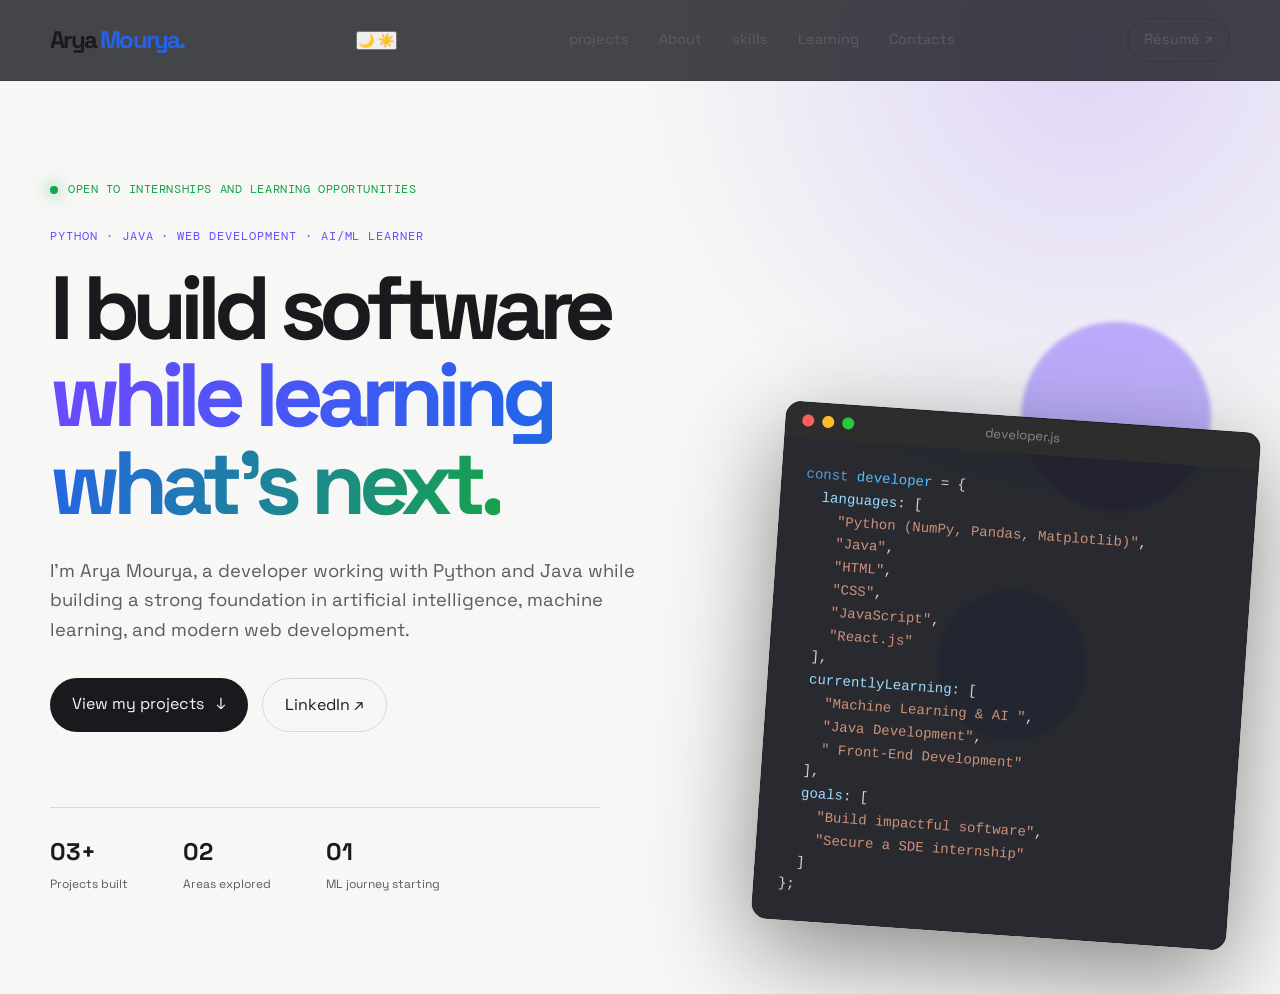
==== AryaMourya.html @ dc08bce7 "change name of html file" ====
<!DOCTYPE html>
<html lang="en">
    <head>
        <meta charset="UTF-8">
        <meta name="viewport" content="width=device-width, initial-scale=1.0">

        <meta name="description"
        content="Arya Mourya - Software developer currently building skills in Python, Java, fronted developer and machine learning">
        <meta property="tittle" content="Arya Mourya | Developer Protfolio">
        <meta property = "og:description"
        content="Explore my Python, Java, web development projects, and learning journey.">

        <meta property="og:type" content="website">
        <meta property="og:url" content="https://aryamourya.github.io">
        <meta property="og:image"
        content="https://aryamourya.github.io/images/preview.jpg">

        <title>Arya Mourya | Developer Protfolio</title>

        <link rel="stylesheet" href="style.css">
    </head>

    <body>
       <div class="cursor-glow"></div>

  <header class="site-header">
    <nav class="navbar container" aria-label="Main Navigation">
        <a class="logo" herf="#home">Arya <span>Mourya.</span></a>

        <button
        class="theme-toggle"
        type="button"
        aria-label="Toggle dark and light mode"
        aria-pressed="false"
        >
        <span class="icon-moon" aria-hidden="true">🌙</span>
        <span class="icon-sun" aria-hidden="true">☀️</span>
        </button>

        <button
        class="menu-button"
        type="button"
        aria-label="Open navigation menu"
        aria-expanded="false"
        aria-controls="nav-links">
        ☰
    </button>

    <div class="nav-links" id="nav-links">
        <a herf="#work">projects</a>
        <a href="#about">About</a>
        <a href="#skills">skills</a>
        <a href="#learning">Learning</a>
        <a herf="#contact">Contacts</a>
    </div>
    <a class="resume-link" herf="" download>
                Résumé ↗
    </a>
    </nav>
  </header>
  <main>
    <!--Main section-->
    <section id="home" class="hero container">
    <div class="hero-content">
        <p class="availability">
            <span class="status-dot"></span>
             Open to internships and learning opportunities
        </p>

        <p class="eyebrow">
            Python · Java · Web development · AI/ML learner
        </p>

        <h1>
          I build software
          <span class="gradient-text">while learning what’s next.</span>  
        </h1>

        <p class="hero-description">
             I’m Arya Mourya, a developer working with Python and Java while
          building a strong foundation in artificial intelligence,
          machine learning, and modern web development.
        </p>

        <div class="hero-buttons">
           <a class="button button-primary" href="#work">
            View my projects <span>↓</span>
          </a> 
          <a
            class="button button-secondary"
            href="https://www.linkedin.com/in/arya-mourya-a6a126316"
            target="_blank"
            rel="noopener noreferrer"
          >
            LinkedIn ↗
          </a>
        </div>

        <div class="hero-stats">
          <div>
            <strong>03+</strong>
            <span>Projects built</span>
          </div>

          <div>
            <strong>02</strong>
            <span>Areas explored</span>
          </div>

          <div>
            <strong>01</strong>
            <span>ML journey starting</span>
          </div>
        </div>
    </div>

    <div class="hero-visual" aria-hidden="true">
         <div class="glow glow-purple"></div>
        <div class="glow glow-blue"></div>

        <div class="code-card">
  <!-- Top bar with window control dots -->
  <div class="window-header">
    <span class="dot red"></span>
    <span class="dot yellow"></span>
    <span class="dot green"></span>
    <span class="window-title">developer.js</span>
  </div>
  
  <!-- Code content area -->
  <div class="window-content">
    <pre><code><span class="keyword">const</span> <span class="variable">developer</span> = {
  <span class="property">languages</span>: [
    <span class="string">"Python (NumPy, Pandas, Matplotlib)"</span>,
    <span class="string">"Java"</span>,
    <span class="string">"HTML"</span>,
    <span class="string">"CSS"</span>,
    <span class="string">"JavaScript"</span>,
    <span class="string">"React.js"</span>
  ],
  <span class="property">currentlyLearning</span>: [
    <span class="string">"Machine Learning & AI "</span>,
    <span class="string">"Java Development"</span>,
    <span class="string">" Front-End Development"</span>
  ],
  <span class="property">goals</span>: [
    <span class="string">"Build impactful software"</span>,
    <span class="string">"Secure a SDE internship"</span>
  ]
};</code></pre>
  </div>
</div>
    </div>
    </section>

    <!---->
  </main>
    </body>
</html>
---- style.css ----
@import url("https://fonts.googleapis.com/css2?family=DM+Mono:wght@400;500&family=Space+Grotesk:wght@400;500;600;700&display=swap");

:root{
  /* Light theme (default) */
  --background: #f7f7f5;
  --surface: #ffffff;
  --surface-light: #f0f0ee;
  --text: #1a1a1e;
  --muted: #5a5b66;
  --border: rgba(0, 0, 0, 0.12);
  --purple: #6d4aff;
  --blue: #2563eb;
  --green: #16a34a;
  --orange: #f59e0b;
  --max-width: 1180px
}

[data-theme="dark"] {
  /* Dark theme */
  --background: #090a0f;
  --surface: #11131b;
  --surface-light: #1a1c27;
  --text: #f5f4ef;
  --muted: #9a9ba8;
  --border: rgba(255, 255, 255, 0.11);
  --purple: #b69cff;
  --blue: #66b7ff;
  --green: #8dffc5;
  --orange: #ffb86b;
}
* {
  box-sizing: border-box;
  margin: 0;
  padding: 0;
}
html {
  scroll-behavior: smooth;
}
body {
  background:
    radial-gradient(
      circle at 85% 5%,
      rgba(128, 80, 255, 0.2),
      transparent 28rem
    ),
    var(--background);
  color: var(--text);
  font-family: "Space Grotesk", sans-serif;
  line-height: 1.6;
  overflow-x: hidden;
}
body::before {
  background-image:
    linear-gradient(rgba(255, 255, 255, 0.025) 1px, transparent 1px),
    linear-gradient(90deg, rgba(255, 255, 255, 0.025) 1px, transparent 1px);
  background-size: 60px 60px;
  content: "";
  inset: 0;
  opacity: 0.35;
  pointer-events: none;
  position: fixed;
  z-index: -1;
}
a {
  color: inherit;
  text-decoration: none;
}

.button {
  font: inherit;
}

.container {
  margin: 0 auto;
  max-width: var(--max-width);
  width: calc(100% - 48px);
}

.site-header {
  background: rgba(9, 10, 15, 0.75);
  border-bottom: 1px solid var(--border);
  backdrop-filter: blur(18px);
  position: sticky;
  top: 0;
  z-index: 10;
}
.navbar {
  align-items: center;
  display: flex;
  height: 80px;
  justify-content: space-between;
}

.logo {
  font-size: 1.5rem;
  font-weight: 700;
  letter-spacing: -0.08em;
}
.logo span {
  color: var(--blue);
}

.nav-links {
  display: flex;
  gap: 30px;
}
.nav-links a,
.resume-link {
  color: var(--muted);
  font-size: 0.9rem;
  transition: color 0.25s ease;
}

.nav-links a:hover,
.resume-link:hover {
  color: var(--text);
}

.resume-link {
  border: 1px solid var(--border);
  border-radius: 100px;
  padding: 9px 16px;
}

.menu-button {
  background: transparent;
  border: 0;
  color: var(--text);
  cursor: pointer;
  display: none;
  font-size: 1.5rem;
}
.eyebrow {
  color: var(--purple);
  font-family: "DM Mono", monospace;
  font-size: 0.75rem;
  letter-spacing: 0.08em;
  text-transform: uppercase;
}

.gradient-text {
  background: linear-gradient(
    100deg,
    var(--purple),
    var(--blue),
    var(--green)
  );
  -webkit-background-clip: text;
  background-clip: text;
  color: transparent;
}

.button {
  border-radius: 100px;
  display: inline-flex;
  gap: 12px;
  padding: 13px 22px;
  transition:
    transform 0.25s ease,
    box-shadow 0.25s ease;
}

.button:hover {
  box-shadow: 0 8px 35px rgba(182, 156, 255, 0.2);
  transform: translateY(-3px);
}

.button-primary {
  background: var(--text);
  color: var(--background);
}
.button-secondary {
  border: 1px solid var(--border);
  color: var(--text);
}
.hero {
  align-items: center;
  display: grid;
  gap: 60px;
  grid-template-columns: 1.15fr 0.85fr;
  min-height: calc(100vh - 80px);
  padding-bottom: 100px;
  padding-top: 100px;
}
.availability {
  align-items: center;
  color: var(--green);
  display: flex;
  font-family: "DM Mono", monospace;
  font-size: 0.72rem;
  gap: 10px;
  letter-spacing: 0.05em;
  margin-bottom: 28px;
  text-transform: uppercase;
}
.status-dot {
  background: var(--green);
  border-radius: 50%;
  box-shadow: 0 0 16px var(--green);
  height: 8px;
  width: 8px;
}

.hero h1 {
  font-size: clamp(3.5rem, 7vw, 6.5rem);
  letter-spacing: -0.08em;
  line-height: 0.98;
  margin: 18px 0 28px;
  max-width: 850px;
}
.hero-description {
  color: var(--muted);
  font-size: 1.15rem;
  max-width: 590px;
}

.hero-buttons {
  display: flex;
  flex-wrap: wrap;
  gap: 14px;
  margin-top: 34px;
}

.hero-stats {
  border-top: 1px solid var(--border);
  display: flex;
  gap: 55px;
  margin-top: 75px;
  max-width: 550px;
  padding-top: 25px;
}

.hero-stats div {
  display: flex;
  flex-direction: column;
}

.hero-stats strong {
  font-size: 1.5rem;
}

.hero-stats span {
  color: var(--muted);
  font-size: 0.75rem;
  margin-top: 4px;
}

.hero-visual {
  min-height: 470px;
  position: relative;
}



/* Container styling for the code window */
.code-window {
  background-color: #1e1e1e;
  border-radius: 12px;
  box-shadow: 0 20px 40px rgba(0, 0, 0, 0.4);
  font-family: 'Fira Code', 'Courier New', Courier, monospace;
  max-width: 600px;
  margin: 40px auto;
  overflow: hidden;
  border: 1px solid #333;
}

/* Header style with macOS-like buttons */
.window-header {
  background-color: #2d2d2d;
  padding: 12px 16px;
  display: flex;
  align-items: center;
  position: relative;
}

.dot {
  width: 12px;
  height: 12px;
  border-radius: 50%;
  margin-right: 8px;
  display: inline-block;
}

.red { background-color: #ff5f56; }
.yellow { background-color: #ffbd2e; }
.green { background-color: #27c93f; }

.window-title {
  color: #888;
  font-size: 13px;
  position: absolute;
  left: 50%;
  transform: translateX(-50%);
}

/* Content area styling */
.window-content {
  padding: 24px;
  overflow-x: auto;
}

pre {
  margin: 0;
}

code {
  color: #d4d4d4;
  font-size: 14px;
  line-height: 1.6;
}

/* Syntax Highlighting Colors */
.keyword { color: #569cd6; }    /* Blue for const */
.variable { color: #4fc1ff; }   /* Light Blue for developer */
.property { color: #9cdcfe; }   /* Cyan for keys like languages */
.string { color: #ce9178; }     /* Terracotta/Orange for strings */

.section {
  padding-bottom: 130px;
  padding-top: 130px;
}

.section-heading {
  align-items: end;
  display: flex;
  justify-content: space-between;
  margin-bottom: 45px;
}

.section-heading h2,
.about-grid h2,
.learning-section h2 {
  font-size: clamp(2.5rem, 5vw, 4.5rem);
  letter-spacing: -0.07em;
  line-height: 1;
  margin-top: 14px;
}

.section-heading > p {
  color: var(--muted);
  max-width: 330px;
}

.glow-purple {
  background: var(--purple);
  height: 190px;
  opacity: 0.4;
  right: 4%;
  top: 4%;
  width: 190px;
}

.glow-blue {
  background: var(--blue);
  bottom: 7%;
  height: 150px;
  opacity: 0.3;
  right: 30%;
  width: 150px;
}

.glow {
  border-radius: 50%;
  filter: blur(2px);
  position: absolute;
}


.code-card {
  animation: float 6s ease-in-out infinite;
  background: rgba(17, 19, 27, 0.9);
  border: 1px solid var(--border);
  border-radius: 16px;
  box-shadow: 0 30px 100px rgba(0, 0, 0, 0.45);
  left: 3%;
  overflow: hidden;
  position: absolute;
  top: 24%;
  transform: rotate(4deg);
  width: 100%;
  z-index: 2;
}
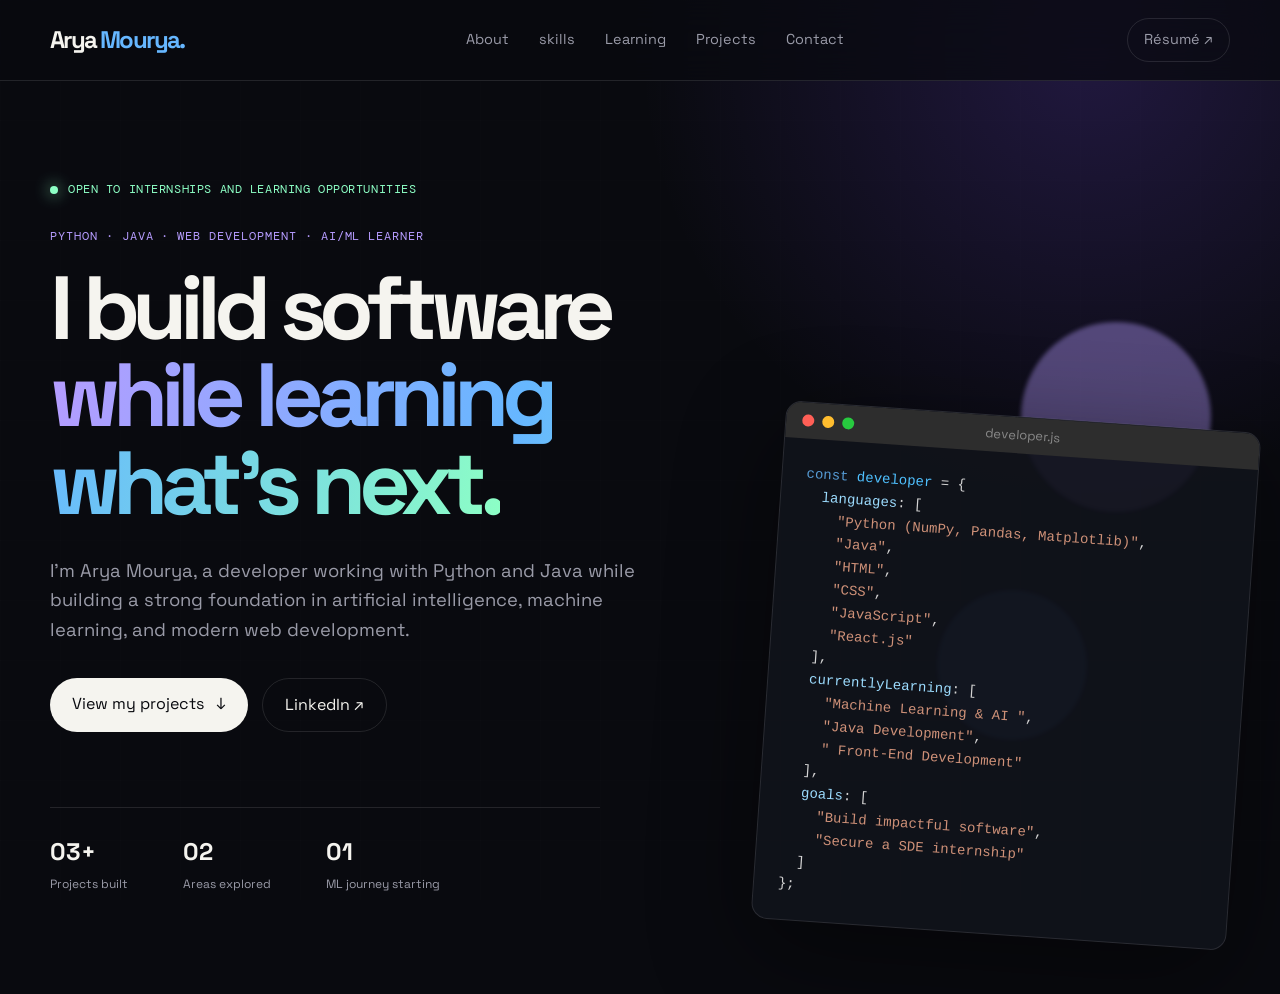
==== commit 1d14a3f9: "change the style section and fix some bugs" ====
--- a/AryaMourya.html
+++ b/AryaMourya.html
@@ -14,6 +14,7 @@
         <meta property="og:url" content="https://aryamourya.github.io">
         <meta property="og:image"
         content="https://aryamourya.github.io/images/preview.jpg">
+        
 
         <title>Arya Mourya | Developer Protfolio</title>
 
@@ -24,18 +25,9 @@
        <div class="cursor-glow"></div>
 
   <header class="site-header">
-    <nav class="navbar container" aria-label="Main Navigation">
+    <nav class="navbar container" aria-label="Main navigation">
         <a class="logo" herf="#home">Arya <span>Mourya.</span></a>
 
-        <button
-        class="theme-toggle"
-        type="button"
-        aria-label="Toggle dark and light mode"
-        aria-pressed="false"
-        >
-        <span class="icon-moon" aria-hidden="true">🌙</span>
-        <span class="icon-sun" aria-hidden="true">☀️</span>
-        </button>
 
         <button
         class="menu-button"
@@ -47,11 +39,11 @@
     </button>
 
     <div class="nav-links" id="nav-links">
-        <a herf="#work">projects</a>
         <a href="#about">About</a>
         <a href="#skills">skills</a>
         <a href="#learning">Learning</a>
-        <a herf="#contact">Contacts</a>
+        <a href="#work">Projects</a>
+        <a href="#contact">Contact</a>
     </div>
     <a class="resume-link" herf="" download>
                 Résumé ↗
--- a/style.css
+++ b/style.css
@@ -1,22 +1,6 @@
 @import url("https://fonts.googleapis.com/css2?family=DM+Mono:wght@400;500&family=Space+Grotesk:wght@400;500;600;700&display=swap");
 
-:root{
-  /* Light theme (default) */
-  --background: #f7f7f5;
-  --surface: #ffffff;
-  --surface-light: #f0f0ee;
-  --text: #1a1a1e;
-  --muted: #5a5b66;
-  --border: rgba(0, 0, 0, 0.12);
-  --purple: #6d4aff;
-  --blue: #2563eb;
-  --green: #16a34a;
-  --orange: #f59e0b;
-  --max-width: 1180px
-}
-
-[data-theme="dark"] {
-  /* Dark theme */
+:root {
   --background: #090a0f;
   --surface: #11131b;
   --surface-light: #1a1c27;
@@ -27,15 +11,19 @@
   --blue: #66b7ff;
   --green: #8dffc5;
   --orange: #ffb86b;
-}
+  --max-width: 1180px;
+}
+
 * {
   box-sizing: border-box;
   margin: 0;
   padding: 0;
 }
+
 html {
   scroll-behavior: smooth;
 }
+
 body {
   background:
     radial-gradient(
@@ -49,6 +37,7 @@
   line-height: 1.6;
   overflow-x: hidden;
 }
+
 body::before {
   background-image:
     linear-gradient(rgba(255, 255, 255, 0.025) 1px, transparent 1px),
@@ -61,6 +50,7 @@
   position: fixed;
   z-index: -1;
 }
+
 a {
   color: inherit;
   text-decoration: none;
@@ -90,6 +80,7 @@
   height: 80px;
   justify-content: space-between;
 }
+
 
 .logo {
   font-size: 1.5rem;
